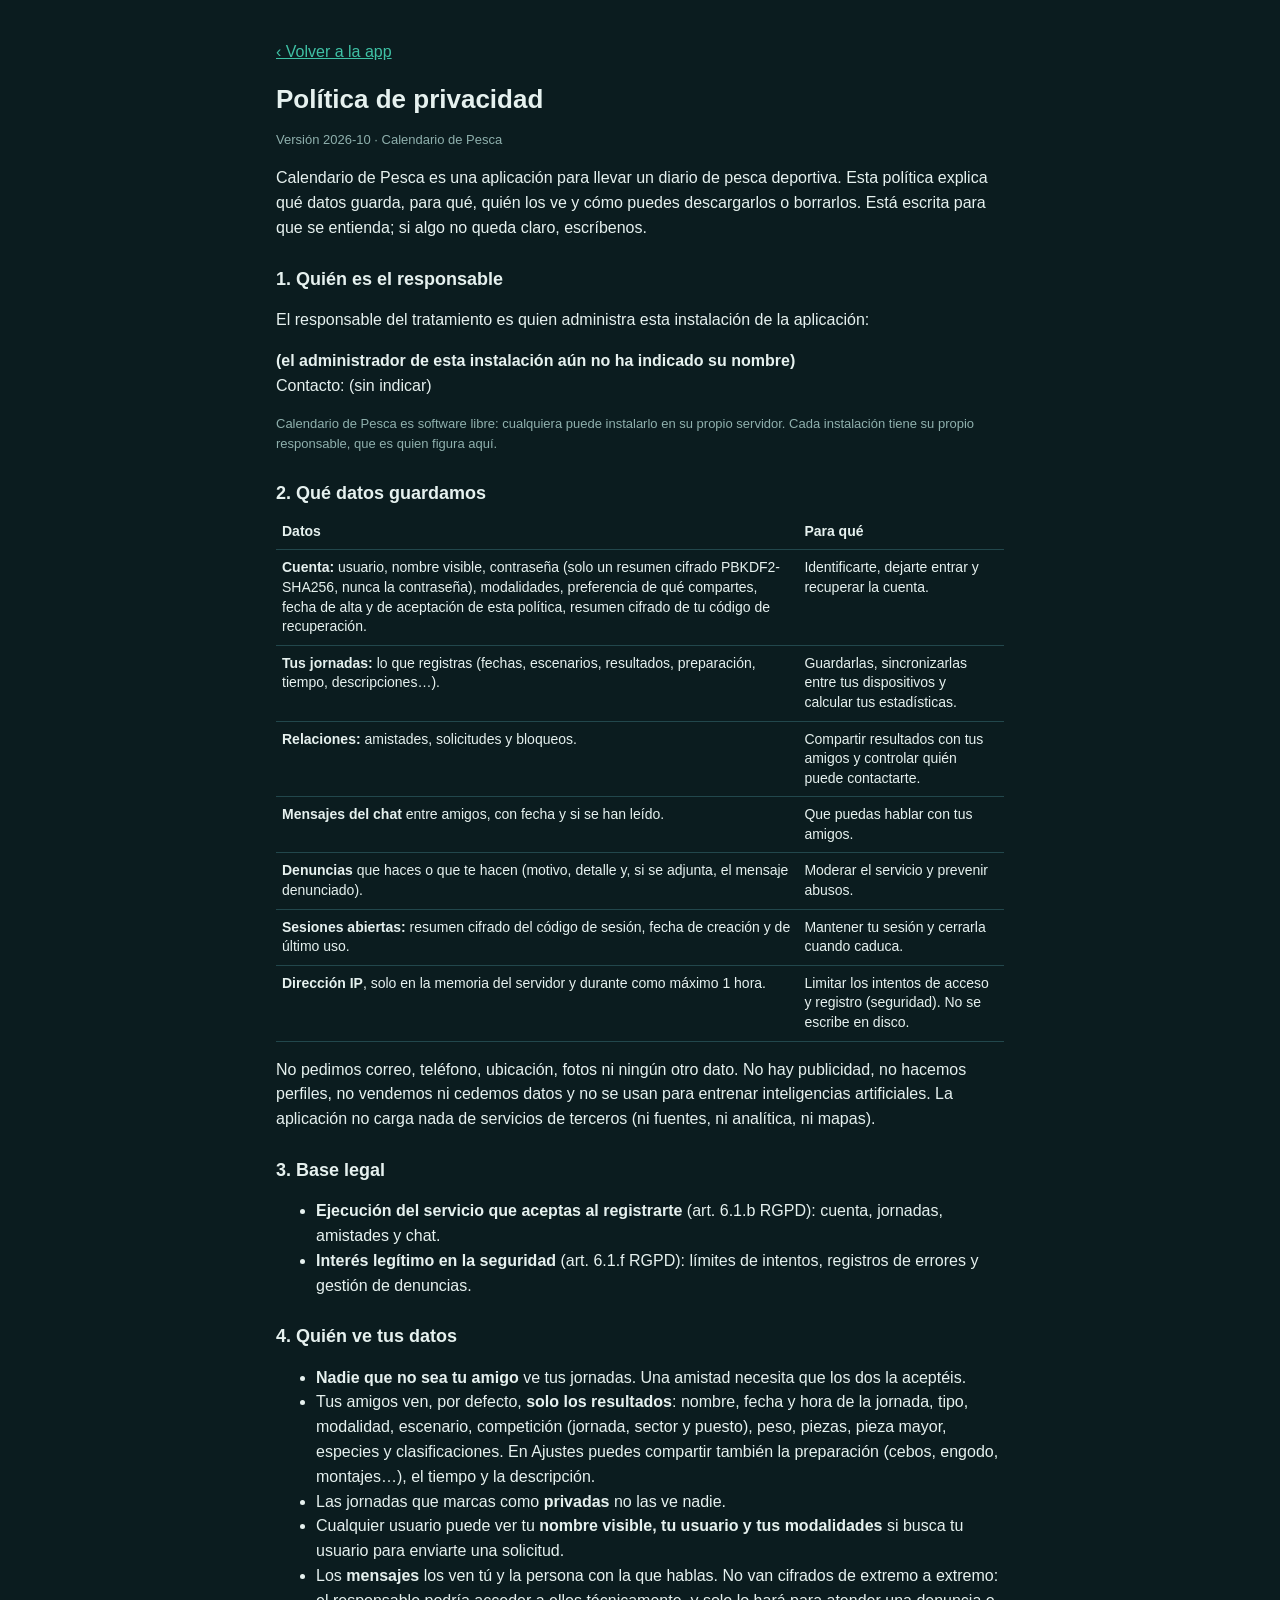
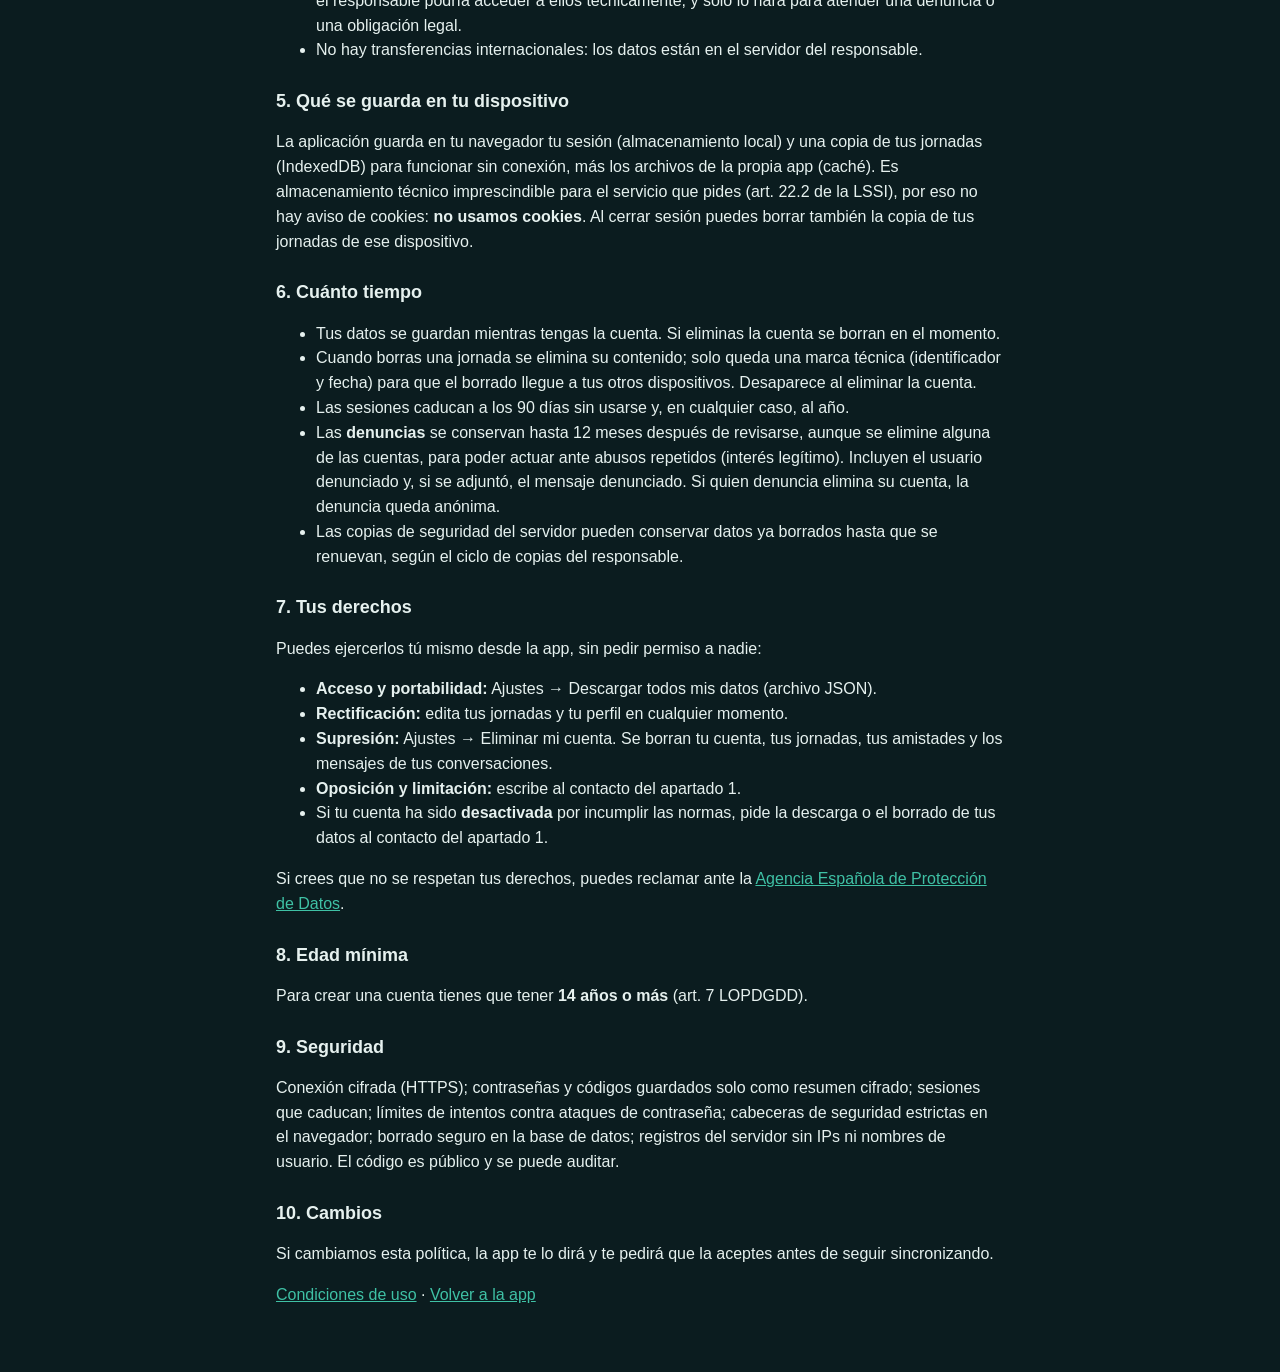
==== app/privacy.html @ 08a538d9 "Calendario de Pesca 4.0.0 Diario de pesca deportiva (PWA) con backend propio: - Modalidades por usua" ====
<!doctype html>
<html lang="es">
<head>
  <meta charset="utf-8">
  <meta name="viewport" content="width=device-width, initial-scale=1">
  <meta name="referrer" content="no-referrer">
  <title>Política de privacidad · Calendario de Pesca</title>
  <link rel="icon" href="icons/icon-192.png">
  <link rel="stylesheet" href="css/app.css">
</head>
<body class="legal-page">
<main class="legal">
  <p><a href="./">‹ Volver a la app</a></p>
  <h1>Política de privacidad</h1>
  <p class="muted small">Versión <span data-legal="policy">2026-10</span> · Calendario de Pesca <span data-legal="version"></span></p>

  <p>Calendario de Pesca es una aplicación para llevar un diario de pesca deportiva. Esta política explica qué datos
  guarda, para qué, quién los ve y cómo puedes descargarlos o borrarlos. Está escrita para que se entienda;
  si algo no queda claro, escríbenos.</p>

  <h2>1. Quién es el responsable</h2>
  <p>El responsable del tratamiento es quien administra esta instalación de la aplicación:</p>
  <p><b data-legal="operator">(el administrador de esta instalación aún no ha indicado su nombre)</b><br>
  Contacto: <span data-legal="contact">(sin indicar)</span></p>
  <p class="small muted">Calendario de Pesca es software libre: cualquiera puede instalarlo en su propio servidor.
  Cada instalación tiene su propio responsable, que es quien figura aquí.</p>

  <h2>2. Qué datos guardamos</h2>
  <table>
    <tr><th>Datos</th><th>Para qué</th></tr>
    <tr><td><b>Cuenta:</b> usuario, nombre visible, contraseña (solo un resumen cifrado PBKDF2-SHA256, nunca la contraseña), modalidades, preferencia de qué compartes, fecha de alta y de aceptación de esta política, resumen cifrado de tu código de recuperación.</td><td>Identificarte, dejarte entrar y recuperar la cuenta.</td></tr>
    <tr><td><b>Tus jornadas:</b> lo que registras (fechas, escenarios, resultados, preparación, tiempo, descripciones…).</td><td>Guardarlas, sincronizarlas entre tus dispositivos y calcular tus estadísticas.</td></tr>
    <tr><td><b>Relaciones:</b> amistades, solicitudes y bloqueos.</td><td>Compartir resultados con tus amigos y controlar quién puede contactarte.</td></tr>
    <tr><td><b>Mensajes del chat</b> entre amigos, con fecha y si se han leído.</td><td>Que puedas hablar con tus amigos.</td></tr>
    <tr><td><b>Denuncias</b> que haces o que te hacen (motivo, detalle y, si se adjunta, el mensaje denunciado).</td><td>Moderar el servicio y prevenir abusos.</td></tr>
    <tr><td><b>Sesiones abiertas:</b> resumen cifrado del código de sesión, fecha de creación y de último uso.</td><td>Mantener tu sesión y cerrarla cuando caduca.</td></tr>
    <tr><td><b>Dirección IP</b>, solo en la memoria del servidor y durante como máximo 1 hora.</td><td>Limitar los intentos de acceso y registro (seguridad). No se escribe en disco.</td></tr>
  </table>
  <p>No pedimos correo, teléfono, ubicación, fotos ni ningún otro dato. No hay publicidad, no hacemos perfiles,
  no vendemos ni cedemos datos y no se usan para entrenar inteligencias artificiales. La aplicación no carga nada
  de servicios de terceros (ni fuentes, ni analítica, ni mapas).</p>

  <h2>3. Base legal</h2>
  <ul>
    <li><b>Ejecución del servicio que aceptas al registrarte</b> (art. 6.1.b RGPD): cuenta, jornadas, amistades y chat.</li>
    <li><b>Interés legítimo en la seguridad</b> (art. 6.1.f RGPD): límites de intentos, registros de errores y gestión de denuncias.</li>
  </ul>

  <h2>4. Quién ve tus datos</h2>
  <ul>
    <li><b>Nadie que no sea tu amigo</b> ve tus jornadas. Una amistad necesita que los dos la aceptéis.</li>
    <li>Tus amigos ven, por defecto, <b>solo los resultados</b>: nombre, fecha y hora de la jornada, tipo, modalidad,
    escenario, competición (jornada, sector y puesto), peso, piezas, pieza mayor, especies y clasificaciones.
    En Ajustes puedes compartir también la preparación (cebos, engodo, montajes…), el tiempo y la descripción.</li>
    <li>Las jornadas que marcas como <b>privadas</b> no las ve nadie.</li>
    <li>Cualquier usuario puede ver tu <b>nombre visible, tu usuario y tus modalidades</b> si busca tu usuario para enviarte una solicitud.</li>
    <li>Los <b>mensajes</b> los ven tú y la persona con la que hablas. No van cifrados de extremo a extremo: el
    responsable podría acceder a ellos técnicamente, y solo lo hará para atender una denuncia o una obligación legal.</li>
    <li>No hay transferencias internacionales: los datos están en el servidor del responsable.</li>
  </ul>

  <h2>5. Qué se guarda en tu dispositivo</h2>
  <p>La aplicación guarda en tu navegador tu sesión (almacenamiento local) y una copia de tus jornadas (IndexedDB)
  para funcionar sin conexión, más los archivos de la propia app (caché). Es almacenamiento técnico imprescindible
  para el servicio que pides (art. 22.2 de la LSSI), por eso no hay aviso de cookies: <b>no usamos cookies</b>.
  Al cerrar sesión puedes borrar también la copia de tus jornadas de ese dispositivo.</p>

  <h2>6. Cuánto tiempo</h2>
  <ul>
    <li>Tus datos se guardan mientras tengas la cuenta. Si eliminas la cuenta se borran en el momento.</li>
    <li>Cuando borras una jornada se elimina su contenido; solo queda una marca técnica (identificador y fecha)
    para que el borrado llegue a tus otros dispositivos. Desaparece al eliminar la cuenta.</li>
    <li>Las sesiones caducan a los 90 días sin usarse y, en cualquier caso, al año.</li>
    <li>Las <b>denuncias</b> se conservan hasta 12 meses después de revisarse, aunque se elimine alguna de las cuentas,
    para poder actuar ante abusos repetidos (interés legítimo). Incluyen el usuario denunciado y, si se adjuntó, el mensaje denunciado.
    Si quien denuncia elimina su cuenta, la denuncia queda anónima.</li>
    <li>Las copias de seguridad del servidor pueden conservar datos ya borrados hasta que se renuevan, según el ciclo de copias del responsable.</li>
  </ul>

  <h2>7. Tus derechos</h2>
  <p>Puedes ejercerlos tú mismo desde la app, sin pedir permiso a nadie:</p>
  <ul>
    <li><b>Acceso y portabilidad:</b> Ajustes → Descargar todos mis datos (archivo JSON).</li>
    <li><b>Rectificación:</b> edita tus jornadas y tu perfil en cualquier momento.</li>
    <li><b>Supresión:</b> Ajustes → Eliminar mi cuenta. Se borran tu cuenta, tus jornadas, tus amistades y los mensajes de tus conversaciones.</li>
    <li><b>Oposición y limitación:</b> escribe al contacto del apartado 1.</li>
    <li>Si tu cuenta ha sido <b>desactivada</b> por incumplir las normas, pide la descarga o el borrado de tus datos al contacto del apartado 1.</li>
  </ul>
  <p>Si crees que no se respetan tus derechos, puedes reclamar ante la
  <a href="https://www.aepd.es" target="_blank" rel="noopener">Agencia Española de Protección de Datos</a>.</p>

  <h2>8. Edad mínima</h2>
  <p>Para crear una cuenta tienes que tener <b>14 años o más</b> (art. 7 LOPDGDD).</p>

  <h2>9. Seguridad</h2>
  <p>Conexión cifrada (HTTPS); contraseñas y códigos guardados solo como resumen cifrado; sesiones que caducan;
  límites de intentos contra ataques de contraseña; cabeceras de seguridad estrictas en el navegador; borrado seguro
  en la base de datos; registros del servidor sin IPs ni nombres de usuario. El código es público y se puede auditar.</p>

  <h2>10. Cambios</h2>
  <p>Si cambiamos esta política, la app te lo dirá y te pedirá que la aceptes antes de seguir sincronizando.</p>

  <p><a href="terms.html">Condiciones de uso</a> · <a href="./">Volver a la app</a></p>
</main>
<script src="js/legal.js"></script>
</body>
</html>
---- app/css/app.css ----
:root {
  --bg: #0b1c1f;
  --bg2: #10282c;
  --card: #143236;
  --line: #22474c;
  --text: #e6f1ef;
  --muted: #8fb0ad;
  --accent: #3fc1a5;
  --accent-ink: #062a22;
  --concurso: #f2a541;
  --campeonato: #e5604f;
  --entreno: #4fa3e5;
  --danger: #e5604f;
  --radius: 14px;
  --safe-b: env(safe-area-inset-bottom, 0px);
  --safe-t: env(safe-area-inset-top, 0px);
  color-scheme: dark;
}
* { box-sizing: border-box; -webkit-tap-highlight-color: transparent; }
html, body { margin: 0; background: var(--bg); color: var(--text); }
body {
  font: 16px/1.4 -apple-system, BlinkMacSystemFont, "Segoe UI", Roboto, sans-serif;
  padding-top: calc(56px + var(--safe-t));
  padding-bottom: calc(76px + var(--safe-b));
  min-height: 100vh;
}
button, input, select, textarea { font: inherit; color: inherit; }
button { cursor: pointer; }

.topbar {
  position: fixed; top: 0; left: 0; right: 0; z-index: 10;
  padding: var(--safe-t) 16px 0; height: calc(56px + var(--safe-t));
  display: flex; align-items: center; justify-content: space-between;
  background: rgba(11, 28, 31, .92); backdrop-filter: blur(10px);
  border-bottom: 1px solid var(--line);
}
.topbar h1 { font-size: 20px; margin: 0; }
.iconbtn { position: relative; background: none; border: 0; padding: 8px; color: var(--text); }
.iconbtn.spin svg { animation: spin 1s linear infinite; }
@keyframes spin { to { transform: rotate(360deg); } }
.badge {
  position: absolute; top: 2px; right: 0; min-width: 18px; height: 18px; padding: 0 5px;
  border-radius: 9px; background: var(--concurso); color: #000; font-size: 11px; font-weight: 700;
  display: flex; align-items: center; justify-content: center;
}
.badge[hidden] { display: none; }

.tabbar {
  position: fixed; bottom: 0; left: 0; right: 0; z-index: 10;
  display: grid; grid-template-columns: repeat(5, 1fr);
  padding-bottom: var(--safe-b); background: rgba(11, 28, 31, .96);
  border-top: 1px solid var(--line);
}
.tabbar button {
  background: none; border: 0; padding: 8px 0 6px; color: var(--muted);
  display: flex; flex-direction: column; align-items: center; gap: 2px; font-size: 11px;
}
.tabbar button.active { color: var(--accent); }

.fab {
  position: fixed; right: 18px; bottom: calc(88px + var(--safe-b)); z-index: 11;
  width: 56px; height: 56px; border-radius: 50%; border: 0;
  background: var(--accent); color: var(--accent-ink); font-size: 32px; line-height: 1;
  box-shadow: 0 6px 18px rgba(0,0,0,.4);
}
.fab[hidden] { display: none; }

main { padding: 12px 16px 24px; max-width: 720px; margin: 0 auto; }
.card { background: var(--card); border: 1px solid var(--line); border-radius: var(--radius); padding: 14px; margin-bottom: 12px; }
.muted { color: var(--muted); }
.small { font-size: 13px; }
h2 { font-size: 17px; margin: 18px 0 8px; }
h2:first-child { margin-top: 4px; }

/* Calendario */
.monthnav { display: flex; align-items: center; justify-content: space-between; margin-bottom: 8px; }
.monthnav h2 { margin: 0; }
.monthnav button { background: var(--card); border: 1px solid var(--line); border-radius: 10px; width: 40px; height: 36px; color: var(--text); font-size: 18px; }
.grid { display: grid; grid-template-columns: repeat(7, 1fr); gap: 4px; }
.dow { text-align: center; font-size: 12px; color: var(--muted); padding: 4px 0; }
.day {
  aspect-ratio: 1 / 1; min-height: 42px; border-radius: 10px; background: var(--bg2); border: 1px solid transparent;
  display: flex; flex-direction: column; align-items: center; justify-content: flex-start; padding-top: 6px;
  font-size: 14px; color: var(--text);
}
.day.out { opacity: .35; }
.day.today { border-color: var(--accent); }
.day.sel { background: var(--line); }
.dots { display: flex; gap: 3px; margin-top: 4px; flex-wrap: wrap; justify-content: center; }
.dot { width: 7px; height: 7px; border-radius: 50%; }
.t-concurso { background: var(--concurso); }
.t-campeonato { background: var(--campeonato); }
.t-entrenamiento { background: var(--entreno); }
.legend { display: flex; gap: 14px; justify-content: center; margin: 10px 0 4px; font-size: 12px; color: var(--muted); }
.legend span { display: flex; align-items: center; gap: 5px; }

/* Lista de jornadas */
.item {
  display: grid; grid-template-columns: 6px 1fr auto; gap: 12px; align-items: center;
  background: var(--card); border: 1px solid var(--line); border-radius: var(--radius);
  padding: 12px 14px 12px 0; margin-bottom: 8px; overflow: hidden; width: 100%; text-align: left;
}
.item .bar { align-self: stretch; margin: -12px 0; }
.item .ttl { font-weight: 600; }
.item .sub { font-size: 13px; color: var(--muted); }
.item .res { text-align: right; font-variant-numeric: tabular-nums; }
.item .res b { display: block; font-size: 16px; }
.item .res span { font-size: 12px; color: var(--muted); }
.empty { text-align: center; color: var(--muted); padding: 24px 8px; }

.chips { display: flex; gap: 6px; overflow-x: auto; padding-bottom: 6px; margin-bottom: 8px; }
.chip { flex: none; border: 1px solid var(--line); background: var(--bg2); color: var(--muted); border-radius: 999px; padding: 6px 12px; font-size: 14px; }
.chip.on { background: var(--accent); color: var(--accent-ink); border-color: var(--accent); }

/* Formulario */
.form label { display: block; font-size: 13px; color: var(--muted); margin: 10px 0 4px; }
.form input, .form select, .form textarea {
  width: 100%; background: var(--bg2); border: 1px solid var(--line); border-radius: 10px;
  padding: 10px 12px; font-size: 16px; color: var(--text);
}
.form textarea { min-height: 90px; resize: vertical; }
.form input:focus, .form select:focus, .form textarea:focus { outline: 2px solid var(--accent); outline-offset: -1px; }
.row2 { display: grid; grid-template-columns: 1fr 1fr; gap: 10px; }
.row3 { display: grid; grid-template-columns: 1fr 1fr 1fr; gap: 10px; }
.seg { display: grid; grid-template-columns: repeat(3, 1fr); gap: 6px; }
.seg button { border: 1px solid var(--line); background: var(--bg2); color: var(--muted); border-radius: 10px; padding: 10px 4px; font-size: 14px; }
.seg button.on { color: #000; font-weight: 600; }
.seg button.on[data-v="concurso"] { background: var(--concurso); border-color: var(--concurso); }
.seg button.on[data-v="campeonato"] { background: var(--campeonato); border-color: var(--campeonato); }
.seg button.on[data-v="entrenamiento"] { background: var(--entreno); border-color: var(--entreno); }
.sky { display: grid; grid-template-columns: repeat(6, 1fr); gap: 6px; }
.sky button { border: 1px solid var(--line); background: var(--bg2); border-radius: 10px; padding: 8px 0; font-size: 20px; }
.sky button.on { border-color: var(--accent); background: var(--line); }
.section-title { font-size: 14px; font-weight: 700; color: var(--accent); margin: 0 0 2px; text-transform: uppercase; letter-spacing: .04em; }
.actions { display: flex; gap: 10px; margin-top: 16px; }
.btn { flex: 1; border: 0; border-radius: 12px; padding: 13px; font-weight: 600; background: var(--accent); color: var(--accent-ink); }
.btn.ghost { background: var(--card); color: var(--text); border: 1px solid var(--line); }
.btn.danger { background: none; color: var(--danger); border: 1px solid var(--danger); }
.hint { font-size: 12px; color: var(--muted); margin-top: 4px; }

/* Detalle */
.detail-head { display: flex; align-items: center; gap: 10px; margin-bottom: 4px; }
.tag { font-size: 12px; font-weight: 700; color: #000; border-radius: 6px; padding: 2px 8px; text-transform: uppercase; }
.kpis { display: grid; grid-template-columns: repeat(3, 1fr); gap: 8px; margin: 10px 0; }
.kpi { background: var(--bg2); border-radius: 12px; padding: 10px; text-align: center; }
.kpi b { display: block; font-size: 20px; font-variant-numeric: tabular-nums; }
.kpi span { font-size: 12px; color: var(--muted); }
.kv { display: grid; grid-template-columns: 110px 1fr; gap: 6px 10px; font-size: 15px; }
.kv dt { color: var(--muted); }
.kv dd { margin: 0; white-space: pre-wrap; }
.back { background: none; border: 0; color: var(--accent); padding: 4px 0; margin-bottom: 6px; font-size: 15px; }

/* Temporada */
.stats { display: grid; grid-template-columns: repeat(2, 1fr); gap: 8px; }
.months { display: grid; grid-template-columns: repeat(12, 1fr); gap: 4px; align-items: end; height: 120px; margin-top: 8px; }
.months .col { display: flex; flex-direction: column; justify-content: flex-end; height: 100%; gap: 2px; }
.months .seg-c { border-radius: 3px; min-height: 0; }
.mlabels { display: grid; grid-template-columns: repeat(12, 1fr); gap: 4px; font-size: 10px; color: var(--muted); text-align: center; margin-top: 4px; }
table.t { width: 100%; border-collapse: collapse; font-size: 14px; font-variant-numeric: tabular-nums; }
table.t th, table.t td { padding: 7px 4px; border-bottom: 1px solid var(--line); text-align: right; }
table.t th:first-child, table.t td:first-child { text-align: left; }
table.t th { color: var(--muted); font-weight: 500; font-size: 12px; }

.toast {
  position: fixed; left: 50%; transform: translateX(-50%); bottom: calc(150px + var(--safe-b)); z-index: 20;
  background: #e6f1ef; color: #0b1c1f; padding: 10px 16px; border-radius: 12px; font-size: 14px;
  box-shadow: 0 6px 18px rgba(0,0,0,.4); max-width: 90vw;
}

/* Acceso y amigos */
.tabbar[hidden], .iconbtn[hidden] { display: none; }
.seg.two { grid-template-columns: 1fr 1fr; }
.seg.two button.on { background: var(--accent); border-color: var(--accent); color: var(--accent-ink); }
.item.friend { display: flex; align-items: center; gap: 8px; padding: 8px 10px; }
.friend-main { flex: 1; min-width: 0; display: flex; align-items: center; gap: 12px; background: none; border: 0; color: inherit; text-align: left; padding: 4px; border-radius: 10px; }
.friend-main .who { min-width: 0; }
.friend-main .sub { overflow: hidden; text-overflow: ellipsis; white-space: nowrap; }
.avatar { flex: none; }
.avatar {
  width: 40px; height: 40px; border-radius: 50%; background: var(--line); color: var(--accent);
  display: flex; align-items: center; justify-content: center; font-weight: 700; font-size: 17px;
}
.fbtns { display: flex; gap: 6px; align-items: center; }
.mini { border: 1px solid var(--line); background: var(--bg2); color: var(--text); border-radius: 9px; padding: 7px 10px; font-size: 14px; }
.mini.ok { background: var(--accent); border-color: var(--accent); color: var(--accent-ink); font-weight: 600; }
.addrow { display: flex; gap: 8px; }
.addrow input { flex: 1; min-width: 0; }
.addrow .btn { flex: none; padding: 10px 16px; }
table.cmp td, table.cmp th { text-align: center; }
table.cmp td { width: 34%; font-size: 16px; }
table.cmp th { font-size: 12px; color: var(--muted); font-weight: 500; }
table.cmp td small, table.cmp th small { font-size: 11px; color: var(--muted); font-weight: 400; }
table.cmp td:first-child { text-align: center; }
table.cmp td.who { font-size: 13px; font-weight: 700; color: var(--accent); }
table.cmp td.win { color: var(--accent); font-weight: 700; }

/* ---------- v4: modalidades, chat, privacidad, diálogos ---------- */
:focus-visible { outline: 2px solid var(--accent); outline-offset: 2px; }
a { color: var(--accent); }
.center { text-align: center; }
.prewrap { white-space: pre-wrap; overflow-wrap: anywhere; }
.err { color: var(--danger); min-height: 1em; }
.hint.warn { color: var(--concurso); }
.linkbtn { background: none; border: 0; color: var(--accent); padding: 0; text-decoration: underline; font-size: inherit; }
.btn.danger-solid { background: var(--danger); color: #fff; }
.btn:disabled { opacity: .55; cursor: default; }
.lock { font-size: 12px; }
.modtag { display: inline-block; font-size: 11px; font-weight: 600; color: var(--accent); border: 1px solid var(--line); border-radius: 6px; padding: 0 6px; margin-right: 2px; }
.tag.mod { background: var(--line); color: var(--text); text-transform: none; }
.chips.wrap { flex-wrap: wrap; overflow: visible; }
.chip-select { width: auto !important; border-radius: 999px !important; padding: 6px 12px !important; font-size: 14px !important; background: var(--bg2); color: var(--muted); }
.fgrid { display: grid; grid-template-columns: 1fr 1fr; gap: 0 10px; }
.fgrid > .wide { grid-column: 1 / -1; }
.row2 > .wide2 { grid-column: 1 / -1; }
.check { display: flex !important; gap: 10px; align-items: flex-start; color: var(--text) !important; font-size: 14px !important; margin: 14px 0 4px !important; line-height: 1.35; }
.check input { width: 20px !important; height: 20px; flex: none; margin: 0; accent-color: var(--accent); }
.login-logo { text-align: center; margin: 18px 0 8px; }
.login-logo img { border-radius: 20px; }
.login-box .seg.two { margin-bottom: 12px; }
.login-box ul { padding-left: 18px; color: var(--muted); }
.code { font: 600 22px/1.4 ui-monospace, SFMono-Regular, Menlo, Consolas, monospace; letter-spacing: .06em; text-align: center; background: var(--bg2); border: 1px dashed var(--accent); border-radius: 12px; padding: 14px 8px; margin: 10px 0 0; user-select: all; }
.settings details summary { cursor: pointer; color: var(--text); font-size: 15px; padding: 4px 0; }
.settings .actions { margin-top: 12px; }

/* Diálogos */
.modal-wrap { position: fixed; inset: 0; z-index: 50; background: rgba(0, 0, 0, .55); display: flex; align-items: flex-end; justify-content: center; padding: 16px; padding-bottom: calc(16px + var(--safe-b)); }
.modal { width: 100%; max-width: 460px; max-height: calc(100vh - 32px); overflow-y: auto; background: var(--card); border: 1px solid var(--line); border-radius: 18px; padding: 18px; box-shadow: 0 12px 40px rgba(0,0,0,.5); }
.modal h3 { margin: 0 0 8px; font-size: 18px; }
.modal p { margin: 8px 0; }
.modal .actions { flex-wrap: wrap; }

/* Amigos y chat */
.tabbar button { position: relative; }
.tab-badge { top: 2px; right: calc(50% - 22px); }
.nbadge { display: inline-flex; min-width: 18px; height: 18px; padding: 0 5px; border-radius: 9px; background: var(--concurso); color: #000; font-size: 11px; font-weight: 700; align-items: center; justify-content: center; }
.chatbtn { display: inline-flex; gap: 6px; align-items: center; }
.friend-head { display: flex; align-items: center; gap: 12px; margin: 4px 0 12px; }
.friend-head .who { flex: 1; min-width: 0; }
.friend-head h2 { margin: 0; }
.friend-head .sub { font-size: 13px; color: var(--muted); }
.avatar.big { width: 52px; height: 52px; font-size: 22px; }
#ftab { margin-bottom: 12px; }
.chat { display: flex; flex-direction: column; }
.msgs { height: calc(100vh - 56px - 76px - 260px - var(--safe-t) - var(--safe-b)); min-height: 260px; overflow-y: auto; display: flex; flex-direction: column; gap: 6px; padding: 10px; background: var(--bg2); border: 1px solid var(--line); border-radius: var(--radius); overscroll-behavior: contain; }
.msgs .empty { margin: auto; }
.daysep { align-self: center; font-size: 12px; color: var(--muted); margin: 8px 0 2px; }
.msg { max-width: 80%; padding: 8px 12px; border-radius: 16px; overflow-wrap: anywhere; }
.msg .body { white-space: pre-wrap; }
.msg .meta { font-size: 11px; opacity: .7; text-align: right; margin-top: 2px; }
.msg.mine { align-self: flex-end; background: var(--accent); color: var(--accent-ink); border-bottom-right-radius: 4px; }
.msg.theirs { align-self: flex-start; background: var(--card); border: 1px solid var(--line); border-bottom-left-radius: 4px; }
.chat-input { display: flex; gap: 8px; margin-top: 10px; align-items: flex-end; }
.chat-input[hidden] { display: none; }
.chat-input textarea { flex: 1; min-height: 44px; max-height: 140px; resize: none; background: var(--bg2); border: 1px solid var(--line); border-radius: 12px; padding: 11px 12px; color: var(--text); font-size: 16px; }
.chat-input .btn { flex: none; padding: 12px 18px; }
.chat-privacy { text-align: center; }

/* Páginas legales */
.legal { max-width: 760px; margin: 0 auto; padding: 24px 16px 48px; }
.legal h1 { font-size: 26px; margin: 8px 0 4px; }
.legal h2 { margin-top: 26px; }
.legal p, .legal li { line-height: 1.55; }
.legal table { width: 100%; border-collapse: collapse; font-size: 14px; }
.legal th, .legal td { text-align: left; vertical-align: top; padding: 8px 6px; border-bottom: 1px solid var(--line); }
body.legal-page { padding: 0; }

@media (min-width: 600px) {
  .modal-wrap { align-items: center; }
}

/* ---------- Escritorio ---------- */
.brand, .evs { display: none; }
.dnum { line-height: 1; }

@media (hover: hover) {
  .item:hover, .day:hover { border-color: var(--accent); }
  .chip:hover, .mini:hover, .btn.ghost:hover, .monthnav button:hover { border-color: var(--accent); }
  .btn:hover { filter: brightness(1.08); }
  .tabbar button:hover { color: var(--text); }
}

@media (min-width: 900px) {
  :root { --side: 232px; }
  body { padding: 72px 0 32px var(--side); }
  body.signed-out { padding-left: 0; }
  .topbar { left: var(--side); padding: 0 32px; height: 64px; }
  body.signed-out .topbar { left: 0; }
  .topbar h1 { font-size: 22px; }

  /* Barra lateral */
  .tabbar {
    top: 0; right: auto; width: var(--side); padding: 18px 12px; gap: 4px;
    display: flex; flex-direction: column; border-top: 0; border-right: 1px solid var(--line);
    background: var(--bg2);
  }
  .brand { display: flex; align-items: center; gap: 12px; padding: 0 10px 22px; font-weight: 700; font-size: 15px; line-height: 1.2; }
  .brand img { border-radius: 9px; }
  .tabbar button { flex-direction: row; justify-content: flex-start; gap: 12px; padding: 11px 14px; font-size: 15px; border-radius: 10px; }
  .tabbar button.active { background: var(--card); }

  main { max-width: 1240px; padding: 16px 32px 32px; }
  .fab { bottom: 32px; right: 32px; width: 60px; height: 60px; }
  .toast { bottom: 40px; }
  h2 { font-size: 18px; }
  .cols > div > h2.first, .cols > div > h2:first-child { margin-top: 4px; }

  /* Calendario: mes grande a la izquierda, lista del día/mes a la derecha */
  .monthnav { margin-bottom: 12px; }
  .monthnav h2 { font-size: 22px; }
  .grid { gap: 6px; }
  .dow { font-size: 13px; text-align: left; padding: 4px 8px; }
  .day {
    aspect-ratio: auto; min-height: 104px; align-items: stretch; justify-content: flex-start;
    padding: 8px; text-align: left; gap: 6px; overflow: hidden;
  }
  .dnum { font-size: 14px; font-weight: 600; }
  .day.today .dnum { color: var(--accent); }
  .dots { display: none; }
  .evs { display: flex; flex-direction: column; gap: 3px; min-width: 0; }
  .ev {
    font-size: 12px; line-height: 1.25; padding: 3px 6px; border-radius: 6px; color: #08201c; font-weight: 600;
    white-space: nowrap; overflow: hidden; text-overflow: ellipsis;
  }
  .ev span, .ev small { display: block; overflow: hidden; text-overflow: ellipsis; }
  .ev small { font-size: 11px; font-weight: 500; opacity: .8; }
  .ev:hover { filter: brightness(1.12); }
  .ev.more { background: none; color: var(--muted); font-weight: 500; padding: 0 6px; }
  .legend { justify-content: flex-start; }

  /* Listas y paneles en columnas */
  .items { display: grid; grid-template-columns: repeat(auto-fill, minmax(340px, 1fr)); gap: 0 12px; }
  .cols { display: grid; grid-template-columns: repeat(2, minmax(0, 1fr)); gap: 0 20px; align-items: start; }
  .cols > .wide { grid-column: 1 / -1; }
  .stats { grid-template-columns: repeat(4, 1fr); gap: 12px; }
  .stats + .cols { margin-top: 14px; }
  .kpi { padding: 14px; }
  .kpi b { font-size: 24px; }

  /* Ficha */
  .kpis { max-width: 560px; }
  .detail-actions { display: flex; gap: 10px; justify-content: flex-start; }
  .detail-actions .actions { margin-top: 4px; flex: none; }
  .detail-actions .btn { flex: none; min-width: 140px; padding: 11px 22px; }

  /* Formulario en dos columnas */
  .form-grid { columns: 2; column-gap: 16px; }
  .form-grid > .card { break-inside: avoid; display: inline-block; width: 100%; }
  .form-grid > .wide { column-span: all; }
  .form-save { justify-content: flex-end; margin-top: 4px; }
  .form-save .btn { flex: none; min-width: 200px; }

  .msgs { height: calc(100vh - 64px - 300px); }
  .tab-badge { top: 8px; right: 12px; }
  .modal-wrap { padding: 24px; }

  /* Acceso */
  .login-box { max-width: 420px; margin: 6vh auto 0; }
}

/* Con pantalla ancha, la lista va al lado del mes; si no, debajo. */
@media (min-width: 1200px) {
  .cal-layout { display: grid; grid-template-columns: minmax(0, 1fr) 360px; gap: 28px; align-items: start; }
  .cal-side { position: sticky; top: 84px; max-height: calc(100vh - 100px); overflow-y: auto; padding-right: 4px; }
  .cal-side h2:first-child { margin-top: 2px; }
}

@media (min-width: 1400px) {
  .cal-layout { grid-template-columns: minmax(0, 1fr) 400px; }
  .day { min-height: 118px; }
}
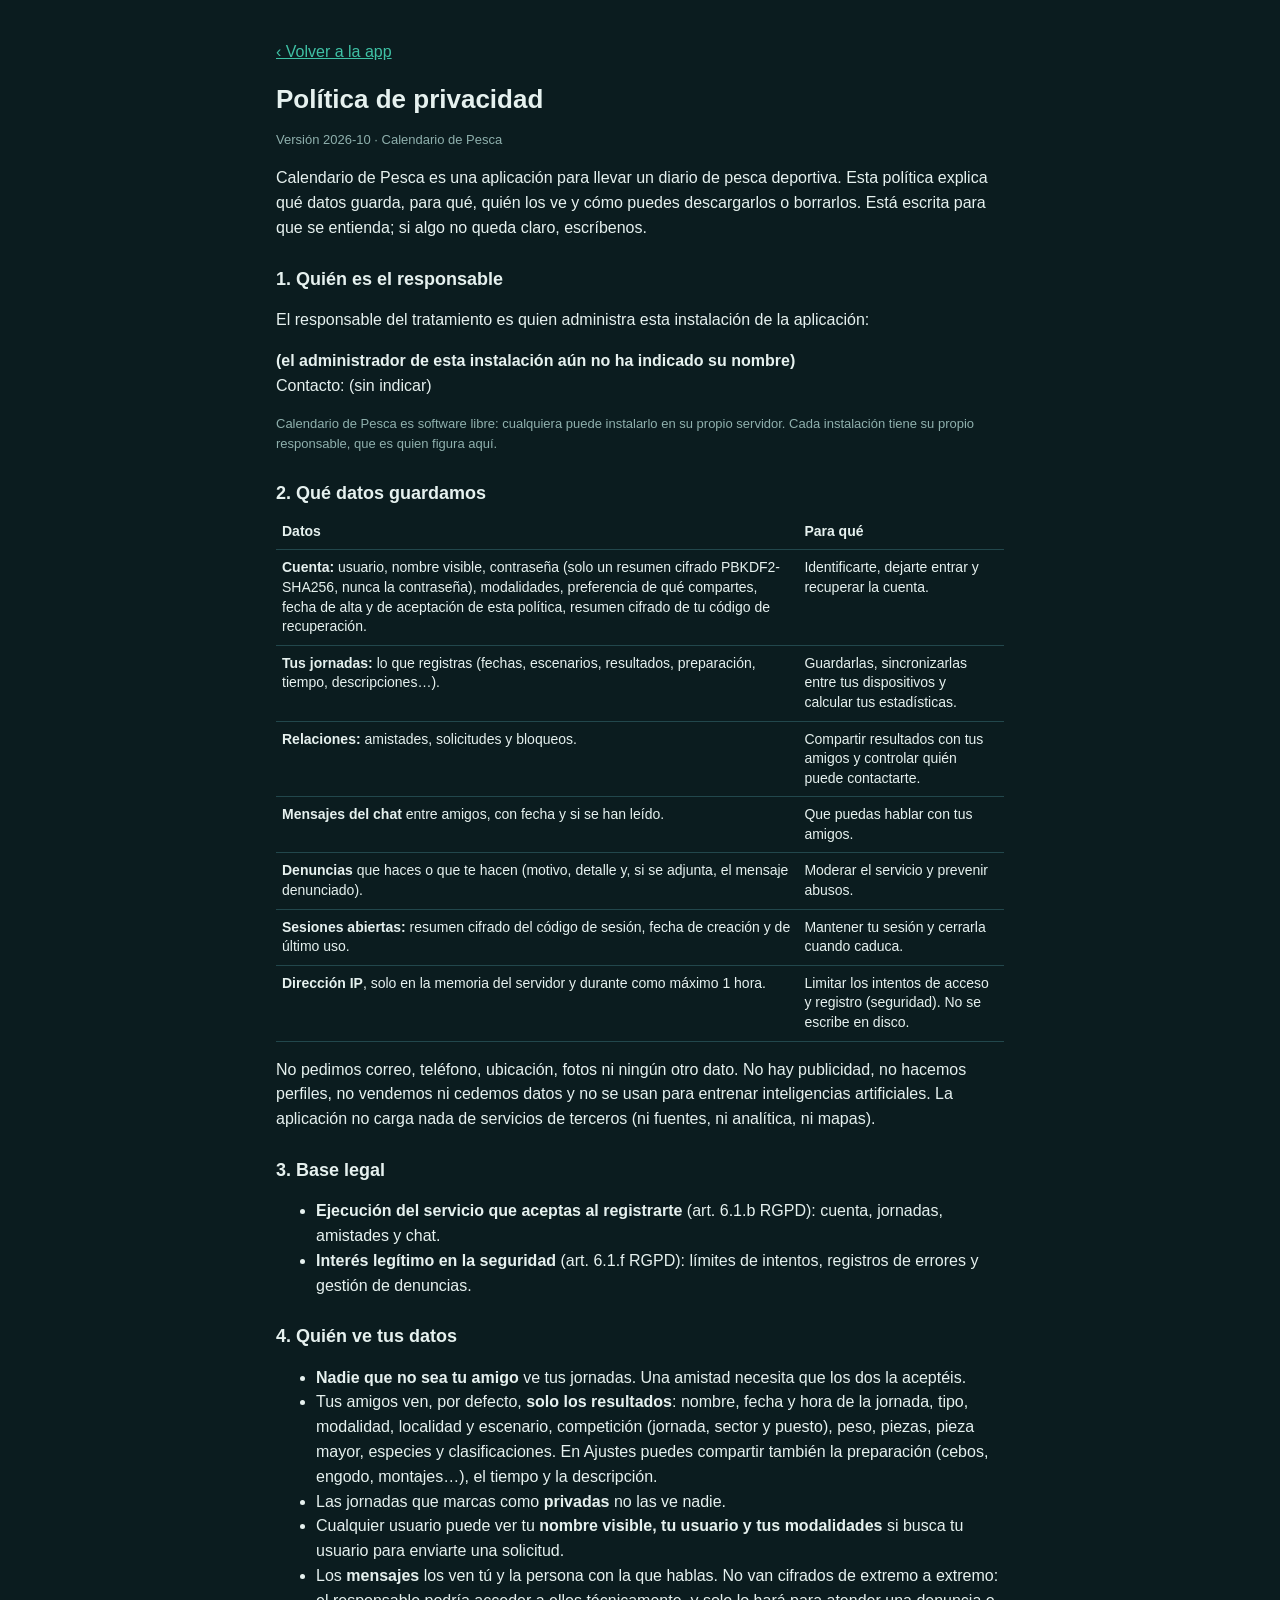
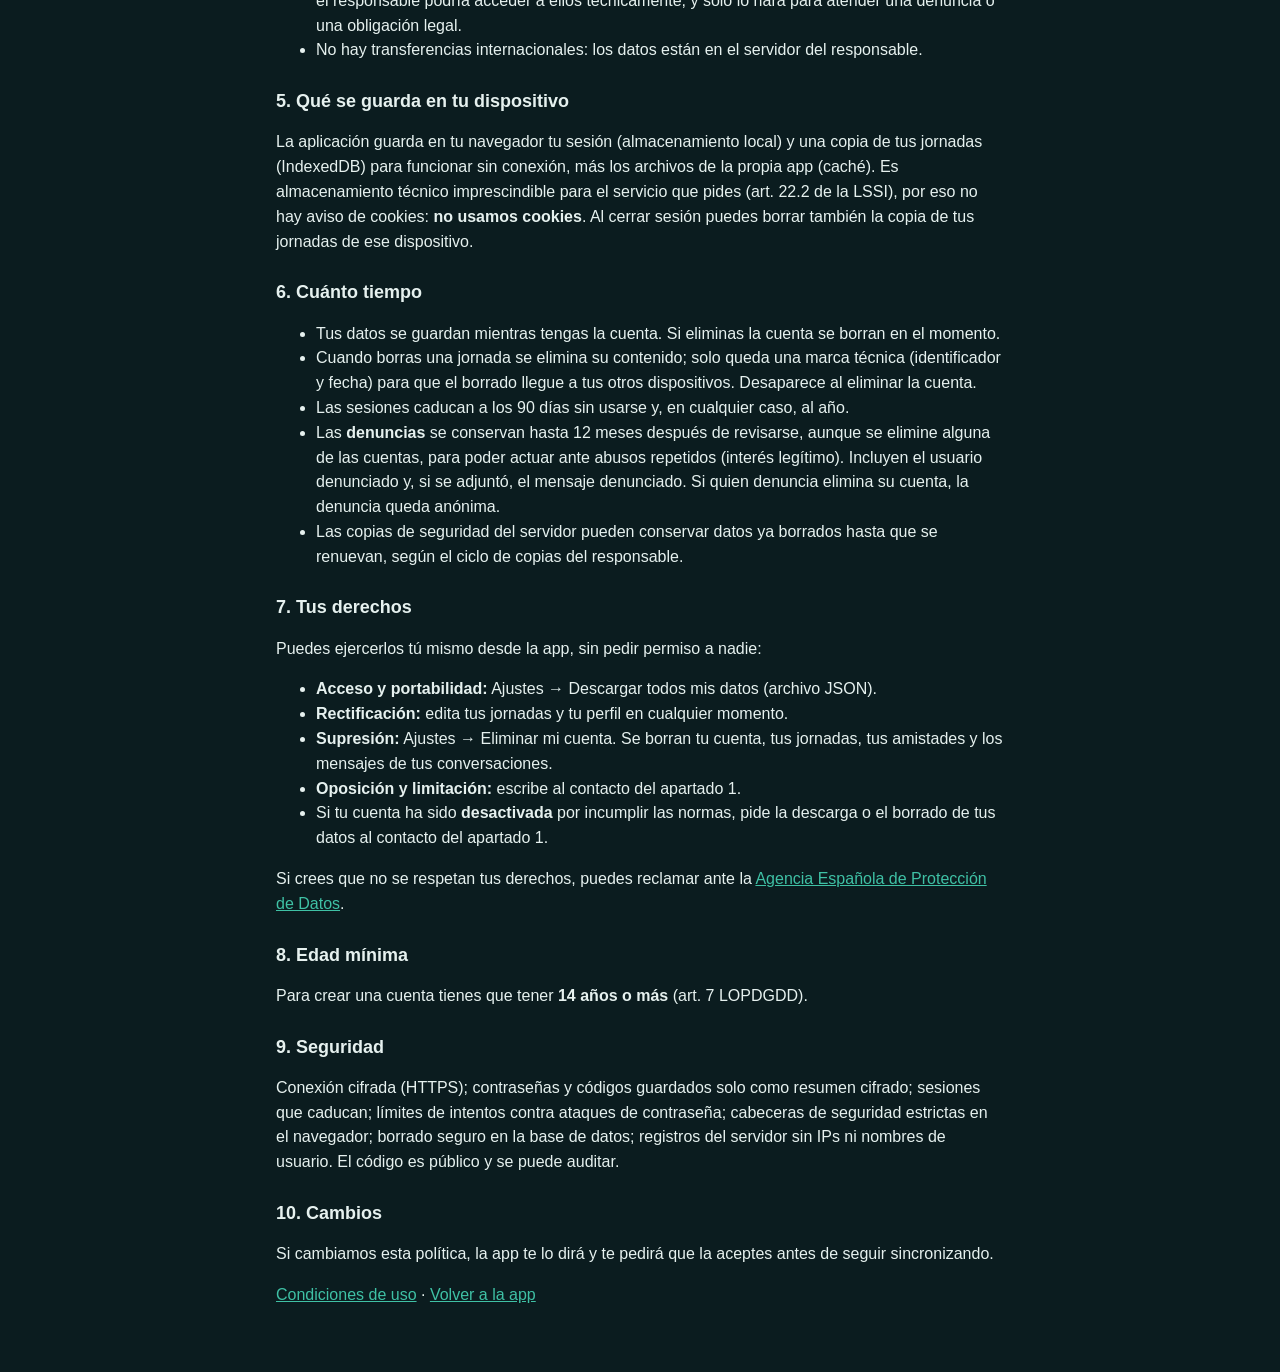
==== commit ea0d5e3f: "Localidad obligatoria y buscador del calendario por localidad y escenario - Campo localidad en cada " ====
--- a/app/privacy.html
+++ b/app/privacy.html
@@ -50,7 +50,7 @@
   <ul>
     <li><b>Nadie que no sea tu amigo</b> ve tus jornadas. Una amistad necesita que los dos la aceptéis.</li>
     <li>Tus amigos ven, por defecto, <b>solo los resultados</b>: nombre, fecha y hora de la jornada, tipo, modalidad,
-    escenario, competición (jornada, sector y puesto), peso, piezas, pieza mayor, especies y clasificaciones.
+    localidad y escenario, competición (jornada, sector y puesto), peso, piezas, pieza mayor, especies y clasificaciones.
     En Ajustes puedes compartir también la preparación (cebos, engodo, montajes…), el tiempo y la descripción.</li>
     <li>Las jornadas que marcas como <b>privadas</b> no las ve nadie.</li>
     <li>Cualquier usuario puede ver tu <b>nombre visible, tu usuario y tus modalidades</b> si busca tu usuario para enviarte una solicitud.</li>
--- a/app/css/app.css
+++ b/app/css/app.css
@@ -268,6 +268,32 @@
   .modal-wrap { align-items: center; }
 }
 
+/* ---------- v4.1: lugar (localidad › escenario) ---------- */
+.placebar { display: flex; flex-direction: column; gap: 8px; margin-bottom: 12px; }
+.pp { position: relative; }
+.pp-box { display: flex; align-items: center; gap: 8px; background: var(--bg2); border: 1px solid var(--line); border-radius: 12px; padding: 0 6px 0 12px; color: var(--muted); }
+.pp-box:focus-within { border-color: var(--accent); }
+.pp-box input { flex: 1; min-width: 0; background: none; border: 0; outline: 0; color: var(--text); font-size: 16px; padding: 11px 0; }
+.pp-toggle { background: none; border: 0; color: var(--muted); font-size: 16px; padding: 8px; }
+.pp-list { position: absolute; z-index: 30; left: 0; right: 0; top: calc(100% + 6px); margin: 0; padding: 6px; list-style: none;
+  max-height: min(60vh, 420px); overflow-y: auto; overscroll-behavior: contain; background: var(--card); border: 1px solid var(--line);
+  border-radius: 12px; box-shadow: 0 12px 30px rgba(0,0,0,.45); }
+.pp-list li { display: flex; justify-content: space-between; align-items: center; gap: 10px; border-radius: 8px; cursor: pointer; }
+.pp-list li small { color: var(--muted); font-variant-numeric: tabular-nums; }
+.pp-town { padding: 10px 10px; font-weight: 700; }
+.pp-town.none { color: var(--muted); font-weight: 600; font-style: italic; }
+.pp-venue { padding: 9px 10px 9px 34px; position: relative; }
+.pp-venue::before { content: ""; position: absolute; left: 18px; top: 0; bottom: 0; border-left: 1px solid var(--line); }
+.pp-list li.active, .pp-list li:hover { background: var(--line); }
+.pp-empty { padding: 12px; color: var(--muted); cursor: default !important; }
+.pp-chip { display: flex; align-items: center; gap: 10px; background: var(--line); border-radius: 12px; padding: 6px 6px 6px 12px; }
+.pp-chip > span:first-child { font-weight: 600; flex: 1; min-width: 0; overflow: hidden; text-overflow: ellipsis; white-space: nowrap; }
+.card.notice { border-color: var(--concurso); }
+.req { color: var(--concurso); }
+.field-err { color: var(--danger); font-size: 12px; margin: 4px 0 0; min-height: 0; }
+.field-err:empty { display: none; }
+.form input[aria-invalid="true"] { border-color: var(--danger); }
+
 /* ---------- Escritorio ---------- */
 .brand, .evs { display: none; }
 .dnum { line-height: 1; }
@@ -353,6 +379,10 @@
   .tab-badge { top: 8px; right: 12px; }
   .modal-wrap { padding: 24px; }
 
+  .placebar { flex-direction: row; align-items: center; }
+  .placebar .pp { width: 420px; }
+  .pp-chip { flex: 1; max-width: 520px; }
+
   /* Acceso */
   .login-box { max-width: 420px; margin: 6vh auto 0; }
 }
